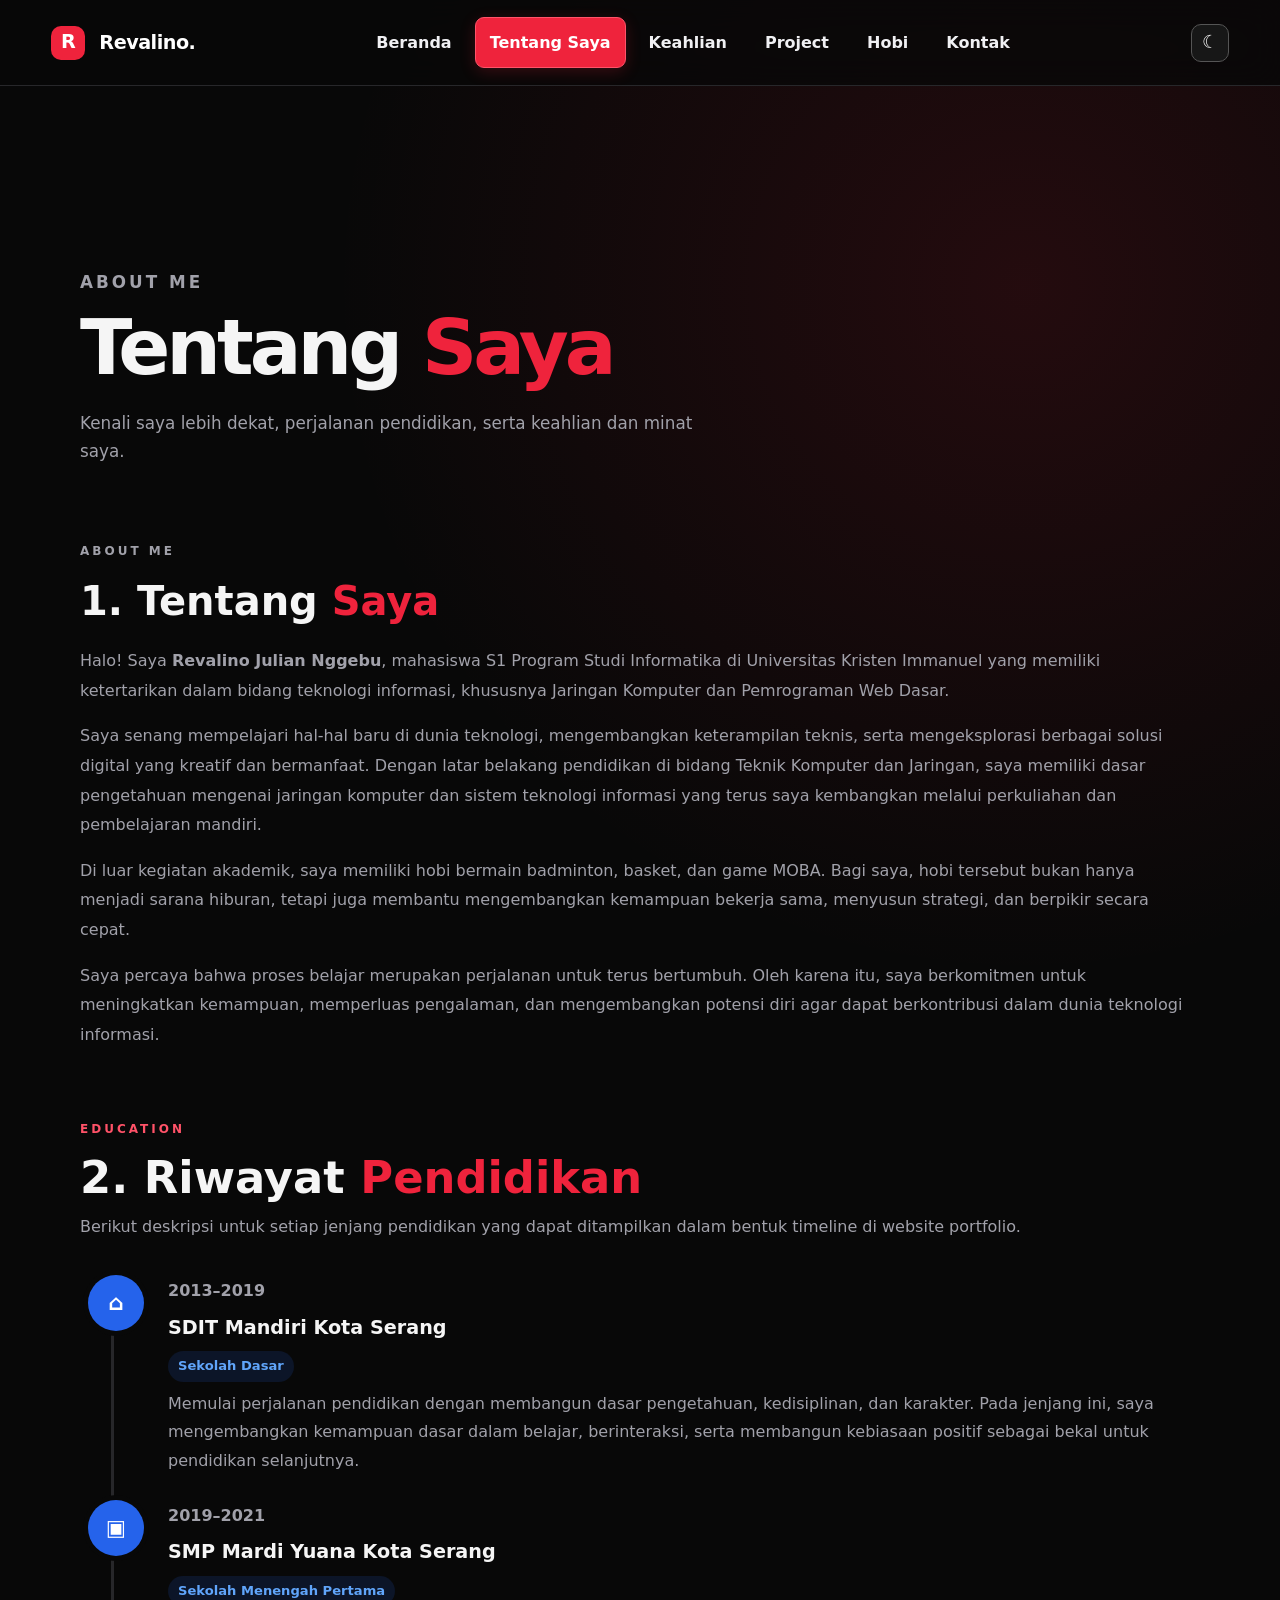
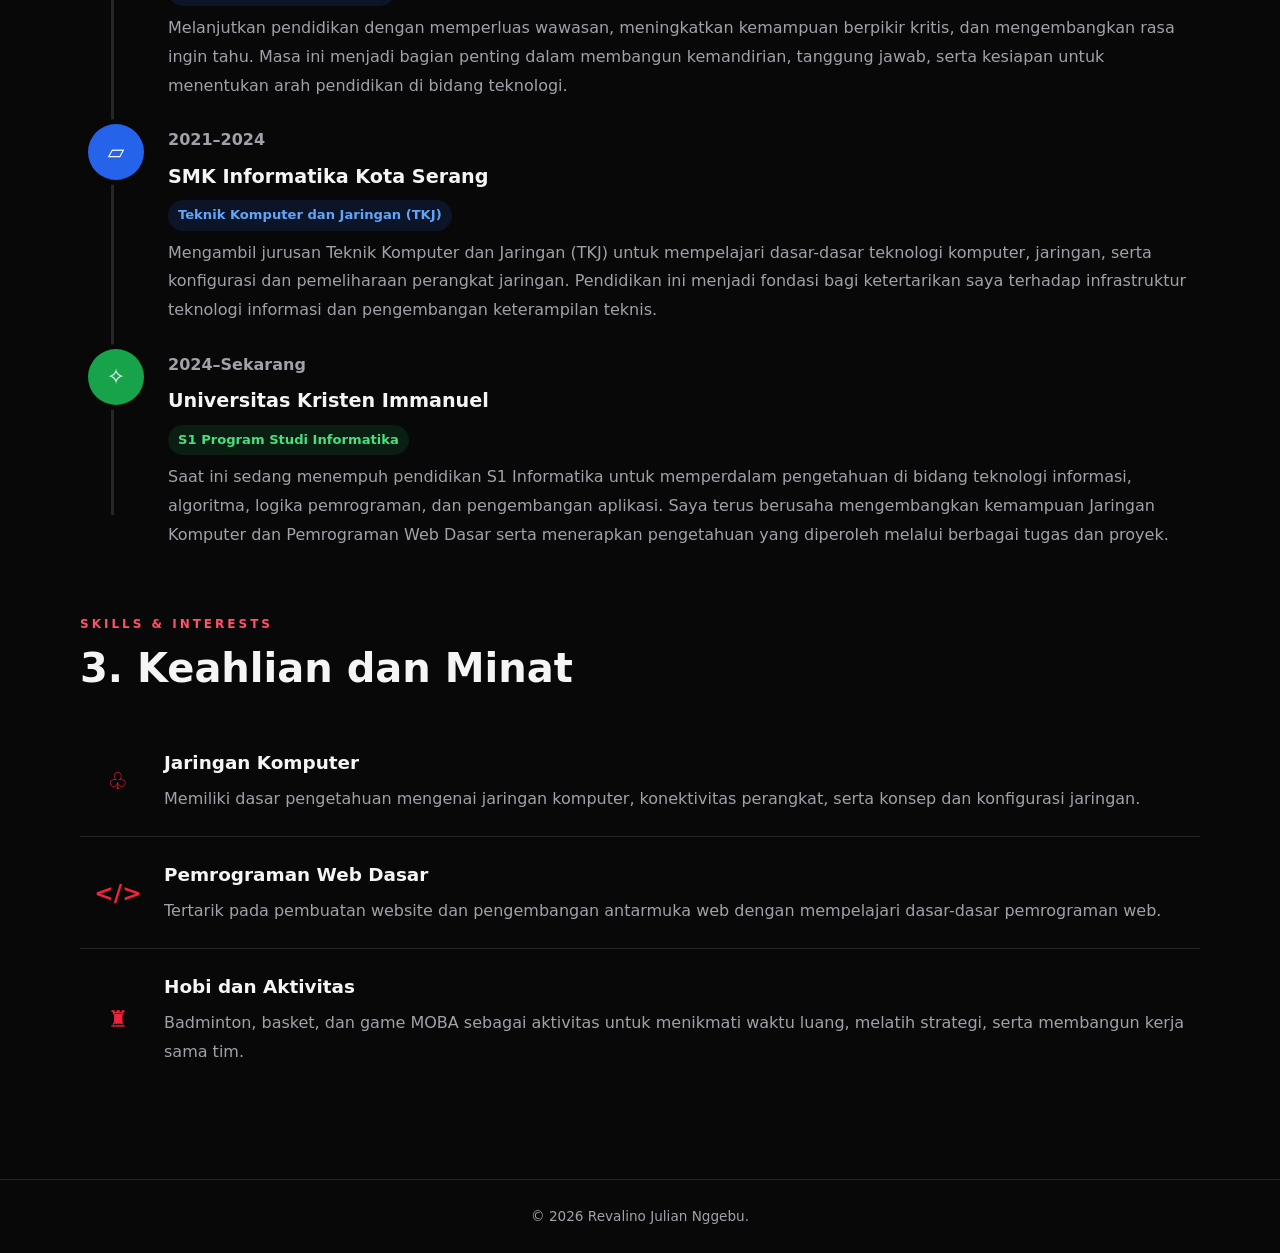
==== about.html @ 938e16a3 "Upload portfolio website" ====
<!DOCTYPE html>
<html lang="id">
<head>
<meta charset="UTF-8"><meta name="viewport" content="width=device-width,initial-scale=1.0">
<title>Tentang Saya | Revalino</title><link rel="stylesheet" href="style.css">
</head>
<body>
<header class="navbar"><a class="brand" href="home.html"><span>R</span> Revalino.</a><button class="menu-toggle" aria-label="Buka menu">☰</button><nav class="nav-links"><a href="home.html">Beranda</a><a class="active" href="about.html">Tentang Saya</a><a href="skills.html">Keahlian</a><a href="projects.html">Project</a><a href="hobbies.html">Hobi</a><a href="contact.html">Kontak</a></nav><button class="theme-toggle" aria-label="Ganti tema">☾</button></header>
<main class="page container">
  <div class="page-title reveal"><p class="eyebrow">ABOUT ME</p><h1>Tentang <span>Saya</span></h1><p>Kenali saya lebih dekat, perjalanan pendidikan, serta keahlian dan minat saya.</p></div>
  <section class="about-description reveal">
    <div class="section-heading"><p class="eyebrow">ABOUT ME</p><h2>1. Tentang <span>Saya</span></h2></div>
    <p>Halo! Saya <strong>Revalino Julian Nggebu</strong>, mahasiswa S1 Program Studi Informatika di Universitas Kristen Immanuel yang memiliki ketertarikan dalam bidang teknologi informasi, khususnya Jaringan Komputer dan Pemrograman Web Dasar.</p>
    <p>Saya senang mempelajari hal-hal baru di dunia teknologi, mengembangkan keterampilan teknis, serta mengeksplorasi berbagai solusi digital yang kreatif dan bermanfaat. Dengan latar belakang pendidikan di bidang Teknik Komputer dan Jaringan, saya memiliki dasar pengetahuan mengenai jaringan komputer dan sistem teknologi informasi yang terus saya kembangkan melalui perkuliahan dan pembelajaran mandiri.</p>
    <p>Di luar kegiatan akademik, saya memiliki hobi bermain badminton, basket, dan game MOBA. Bagi saya, hobi tersebut bukan hanya menjadi sarana hiburan, tetapi juga membantu mengembangkan kemampuan bekerja sama, menyusun strategi, dan berpikir secara cepat.</p>
    <p>Saya percaya bahwa proses belajar merupakan perjalanan untuk terus bertumbuh. Oleh karena itu, saya berkomitmen untuk meningkatkan kemampuan, memperluas pengalaman, dan mengembangkan potensi diri agar dapat berkontribusi dalam dunia teknologi informasi.</p>
  </section>
  <section class="education-section reveal">
    <div class="section-heading"><p class="eyebrow">EDUCATION</p><h2>2. Riwayat <span>Pendidikan</span></h2><p class="education-intro">Berikut deskripsi untuk setiap jenjang pendidikan yang dapat ditampilkan dalam bentuk timeline di website portfolio.</p></div>
    <div class="education-timeline">
      <article class="education-entry"><div class="education-symbol">⌂</div><div><span class="education-year-text">2013–2019</span><h3>SDIT Mandiri Kota Serang</h3><span class="education-tag">Sekolah Dasar</span><p>Memulai perjalanan pendidikan dengan membangun dasar pengetahuan, kedisiplinan, dan karakter. Pada jenjang ini, saya mengembangkan kemampuan dasar dalam belajar, berinteraksi, serta membangun kebiasaan positif sebagai bekal untuk pendidikan selanjutnya.</p></div></article>
      <article class="education-entry"><div class="education-symbol">▣</div><div><span class="education-year-text">2019–2021</span><h3>SMP Mardi Yuana Kota Serang</h3><span class="education-tag">Sekolah Menengah Pertama</span><p>Melanjutkan pendidikan dengan memperluas wawasan, meningkatkan kemampuan berpikir kritis, dan mengembangkan rasa ingin tahu. Masa ini menjadi bagian penting dalam membangun kemandirian, tanggung jawab, serta kesiapan untuk menentukan arah pendidikan di bidang teknologi.</p></div></article>
      <article class="education-entry"><div class="education-symbol">▱</div><div><span class="education-year-text">2021–2024</span><h3>SMK Informatika Kota Serang</h3><span class="education-tag">Teknik Komputer dan Jaringan (TKJ)</span><p>Mengambil jurusan Teknik Komputer dan Jaringan (TKJ) untuk mempelajari dasar-dasar teknologi komputer, jaringan, serta konfigurasi dan pemeliharaan perangkat jaringan. Pendidikan ini menjadi fondasi bagi ketertarikan saya terhadap infrastruktur teknologi informasi dan pengembangan keterampilan teknis.</p></div></article>
      <article class="education-entry current"><div class="education-symbol">✧</div><div><span class="education-year-text">2024–Sekarang</span><h3>Universitas Kristen Immanuel</h3><span class="education-tag">S1 Program Studi Informatika</span><p>Saat ini sedang menempuh pendidikan S1 Informatika untuk memperdalam pengetahuan di bidang teknologi informasi, algoritma, logika pemrograman, dan pengembangan aplikasi. Saya terus berusaha mengembangkan kemampuan Jaringan Komputer dan Pemrograman Web Dasar serta menerapkan pengetahuan yang diperoleh melalui berbagai tugas dan proyek.</p></div></article>
    </div>
  </section>
  <section class="skills-interest reveal">
    <div class="section-heading"><p class="eyebrow">SKILLS & INTERESTS</p><h2>3. Keahlian dan <span>Minat</span></h2></div>
    <article class="interest-row"><span class="interest-icon">♧</span><div><h3>Jaringan Komputer</h3><p>Memiliki dasar pengetahuan mengenai jaringan komputer, konektivitas perangkat, serta konsep dan konfigurasi jaringan.</p></div></article>
    <article class="interest-row"><span class="interest-icon">&lt;/&gt;</span><div><h3>Pemrograman Web Dasar</h3><p>Tertarik pada pembuatan website dan pengembangan antarmuka web dengan mempelajari dasar-dasar pemrograman web.</p></div></article>
    <article class="interest-row"><span class="interest-icon">♜</span><div><h3>Hobi dan Aktivitas</h3><p>Badminton, basket, dan game MOBA sebagai aktivitas untuk menikmati waktu luang, melatih strategi, serta membangun kerja sama tim.</p></div></article>
  </section>
</main>
<footer><p>© <span id="year"></span> Revalino Julian Nggebu.</p></footer><script src="script.js"></script>
</body></html>
---- style.css ----
:root{--bg:#080808;--surface:#111;--surface2:#171717;--text:#f5f5f5;--muted:#a1a1aa;--red:#ef233c;--red2:#ff5268;--border:#27272a;--shadow:0 20px 60px rgba(0,0,0,.35)}*{box-sizing:border-box;margin:0;padding:0}html{scroll-behavior:smooth}body{font-family:Inter,ui-sans-serif,system-ui,-apple-system,Segoe UI,sans-serif;background:radial-gradient(circle at 80% 10%,rgba(239,35,60,.12),transparent 25%),var(--bg);color:var(--text);line-height:1.7;min-height:100vh}body.light{--bg:#f5f5f5;--surface:#fff;--surface2:#eee;--text:#18181b;--muted:#5f5f67;--border:#ddd}a{color:inherit;text-decoration:none}.container{width:min(1120px,92%);margin:auto}.navbar{height:78px;display:flex;align-items:center;justify-content:space-between;gap:20px;padding:0 4%;border-bottom:1px solid var(--border);background:rgba(8,8,8,.8);backdrop-filter:blur(16px);position:sticky;top:0;z-index:20}.brand{font-weight:900;font-size:1.2rem;letter-spacing:-.5px}.brand span{display:inline-grid;place-items:center;background:var(--red);width:34px;height:34px;border-radius:10px;margin-right:8px}.nav-links{display:flex;gap:6px}.nav-links a{padding:8px 12px;border-radius:9px;color:var(--muted);font-size:.92rem}.nav-links a:hover,.nav-links a.active{color:#fff;background:rgba(239,35,60,.12)}.theme-toggle,.menu-toggle{background:var(--surface2);border:1px solid var(--border);color:var(--text);width:38px;height:38px;border-radius:10px;cursor:pointer}.menu-toggle{display:none}.hero{min-height:calc(100vh - 78px);display:grid;grid-template-columns:1.15fr .85fr;align-items:center;gap:70px}.eyebrow{color:var(--red2);font-size:.75rem;font-weight:800;letter-spacing:3px;margin-bottom:12px}.hero h1,.page-title h1{font-size:clamp(2.7rem,6vw,5.6rem);line-height:1.02;letter-spacing:-4px}.hero h1 span,.page-title h1 span{color:var(--red)}.lead,.page-title p{color:var(--muted);max-width:650px;margin-top:22px;font-size:1.05rem}.hero-actions{display:flex;gap:12px;margin-top:30px}.btn{display:inline-flex;align-items:center;justify-content:center;gap:12px;padding:12px 20px;border-radius:12px;border:1px solid var(--border);font-weight:800;cursor:pointer}.btn.primary{background:var(--red);border-color:var(--red);color:#fff}.btn.primary:hover{background:var(--red2)}.btn.ghost:hover{border-color:var(--red);color:var(--red2)}.mini-stats{display:flex;gap:34px;margin-top:50px}.mini-stats strong{display:block;font-size:1.5rem}.mini-stats small{color:var(--muted)}.hero-card{position:relative;min-height:450px;display:grid;place-items:center}.glow{position:absolute;width:300px;height:300px;background:var(--red);filter:blur(100px);opacity:.25}.avatar{width:190px;height:190px;border-radius:50%;display:grid;place-items:center;background:linear-gradient(145deg,#252525,#0b0b0b);border:1px solid #3a3a3a;box-shadow:0 0 0 12px rgba(239,35,60,.05),var(--shadow);font-size:2.5rem;font-weight:900;position:relative;z-index:2}.avatar.large{width:160px;height:160px;margin-bottom:25px}.code-window{position:absolute;right:0;bottom:20px;width:280px;padding:20px;border:1px solid var(--border);border-radius:16px;background:rgba(17,17,17,.9);box-shadow:var(--shadow);font-family:ui-monospace,monospace;font-size:.78rem;z-index:3}.dots{display:flex;gap:6px;margin-bottom:15px}.dots i{width:8px;height:8px;border-radius:50%;background:#555}.code-window code{color:#c8c8c8}.code-window code span{color:#ff7181}.code-window code b{color:#ffd166}.section,.page{padding:90px 0}.section-heading{margin-bottom:35px}.section-heading h2{font-size:2.3rem;line-height:1.1}.cards.three{display:grid;grid-template-columns:repeat(3,1fr);gap:18px}.glass-card,.hobby-card,.project-card{background:linear-gradient(145deg,rgba(255,255,255,.05),rgba(255,255,255,.015));border:1px solid var(--border);border-radius:20px;box-shadow:var(--shadow)}.glass-card{padding:28px}.glass-card .icon{font-size:2rem;color:var(--red)}.glass-card h3{margin:10px 0 6px}.glass-card p,.project-body p,.hobby-card p{color:var(--muted)}footer{border-top:1px solid var(--border);padding:25px 4%;text-align:center;color:var(--muted);font-size:.85rem}.page-title{padding:70px 0 50px}.about-grid,.skills-layout,.contact-grid{display:grid;grid-template-columns:1fr 1fr;gap:25px}.big p{margin:15px 0;color:var(--muted)}.timeline{display:flex;flex-direction:column;gap:18px}.timeline-item{display:grid;grid-template-columns:55px 1fr;gap:15px;padding:22px;border:1px solid var(--border);border-radius:16px;background:var(--surface)}.timeline-item>span{display:grid;place-items:center;width:44px;height:44px;border-radius:12px;background:rgba(239,35,60,.12);color:var(--red);font-weight:900}.timeline-item small,.tag{color:var(--red2);font-size:.7rem;font-weight:900;letter-spacing:1.5px}.skills-layout .glass-card{height:max-content}.skill{margin-top:22px}.skill>div:first-child{display:flex;justify-content:space-between;margin-bottom:7px}.skill span{color:var(--muted);font-size:.8rem}.bar{height:8px;background:var(--surface2);border-radius:99px;overflow:hidden}.bar i{display:block;height:100%;background:linear-gradient(90deg,var(--red),var(--red2));border-radius:99px}.tool-grid{display:grid;grid-template-columns:repeat(2,1fr);gap:12px}.tool{padding:25px;border:1px solid var(--border);border-radius:16px;background:var(--surface);font-weight:900}.tool small{display:block;color:var(--muted);font-weight:500}.project-grid{display:grid;grid-template-columns:repeat(2,1fr);gap:22px}.project-card{overflow:hidden}.project-cover{height:190px;display:grid;place-items:center;font-size:2rem;font-weight:1000;letter-spacing:5px;background:linear-gradient(135deg,#3a080f,#ef233c)}.project-cover.dark{background:linear-gradient(135deg,#050505,#252525)}.project-cover.purple{background:linear-gradient(135deg,#180a27,#7438ca)}.project-cover.grid-art{background-color:#111;background-image:linear-gradient(#292929 1px,transparent 1px),linear-gradient(90deg,#292929 1px,transparent 1px);background-size:25px 25px}.project-body{padding:24px}.project-body h2{margin:8px 0}.project-tech{display:flex;flex-wrap:wrap;gap:8px;margin-top:18px}.project-tech span{font-size:.75rem;padding:5px 9px;border-radius:7px;background:var(--surface2);color:var(--muted)}.hobby-grid{display:grid;grid-template-columns:repeat(2,1fr);gap:20px}.hobby-card{padding:35px}.hobby-icon{font-size:3rem;margin-bottom:10px}.contact-info{display:flex;flex-direction:column;gap:14px}.contact-item{display:flex;gap:16px;align-items:center;padding:20px;border:1px solid var(--border);border-radius:16px;background:var(--surface)}.contact-item>span{width:44px;height:44px;border-radius:12px;background:rgba(239,35,60,.12);color:var(--red);display:grid;place-items:center;font-size:1.3rem}.contact-item small{display:block;color:var(--muted);font-size:.65rem;letter-spacing:2px}.contact-item b{font-size:.9rem}.contact-form{display:flex;flex-direction:column;gap:15px}.contact-form label{font-weight:700}.contact-form input,.contact-form textarea{display:block;width:100%;margin-top:7px;padding:12px 14px;border-radius:10px;border:1px solid var(--border);background:var(--surface2);color:var(--text);font:inherit;outline:none}.contact-form input:focus,.contact-form textarea:focus{border-color:var(--red)}.form-note{font-size:.85rem;color:var(--red2)}.reveal{opacity:0;transform:translateY(18px);transition:.7s ease}.reveal.show{opacity:1;transform:none}@media(max-width:850px){.navbar{height:70px}.menu-toggle{display:block;order:3}.theme-toggle{order:2}.nav-links{display:none;position:absolute;left:4%;right:4%;top:78px;flex-direction:column;background:var(--surface);padding:10px;border:1px solid var(--border);border-radius:14px}.nav-links.open{display:flex}.nav-links a{padding:12px}.hero{grid-template-columns:1fr;gap:20px;padding-top:70px}.hero-card{min-height:360px}.cards.three,.about-grid,.skills-layout,.project-grid,.hobby-grid,.contact-grid{grid-template-columns:1fr}.mini-stats{margin-top:35px}.page-title h1{font-size:3.2rem}.tool-grid{grid-template-columns:repeat(2,1fr)}}@media(max-width:500px){.hero h1{font-size:2.7rem;letter-spacing:-2px}.hero-actions{flex-direction:column}.mini-stats{gap:18px}.mini-stats strong{font-size:1.2rem}.code-window{width:240px;right:0}.page{padding-top:50px}.page-title{padding-top:30px}.page-title h1{font-size:2.7rem}.tool-grid{grid-template-columns:1fr}.navbar{padding:0 4%}}


/* Welcome / entry page */
.welcome-page{min-height:100vh;overflow-x:hidden;display:grid;place-items:center;padding:28px}
.welcome-wrap{position:relative;width:min(100%,720px);text-align:center}
.welcome-glow{position:absolute;inset:10% 12%;background:var(--red);filter:blur(120px);opacity:.22;pointer-events:none}
.welcome-card{position:relative;padding:clamp(30px,7vw,65px);border:1px solid #383838;border-radius:28px;background:linear-gradient(145deg,rgba(24,24,24,.97),rgba(9,9,9,.96));box-shadow:0 28px 90px rgba(0,0,0,.55)}
.welcome-brand{display:inline-flex;align-items:center;margin-bottom:30px;font-size:1.3rem}
.welcome-avatar{width:112px;height:112px;margin:0 auto 25px;display:grid;place-items:center;border-radius:50%;font-size:1.8rem;font-weight:950;background:linear-gradient(145deg,#ef233c,#650c18);border:4px solid #ff6575;box-shadow:0 0 0 9px rgba(239,35,60,.12)}
.welcome-card h1{font-size:clamp(2.4rem,7vw,4.3rem);line-height:1.08;letter-spacing:-2px}
.welcome-card h1 span{color:#ff5369}
.welcome-description{max-width:460px;margin:20px auto 28px;color:#c7c7ce;font-size:1.05rem}
.welcome-button{min-height:54px;padding:14px 25px;font-size:1rem;box-shadow:0 10px 30px rgba(239,35,60,.22)}
.welcome-footer{display:flex;justify-content:center;align-items:center;gap:9px;margin-top:30px;color:#d0d0d5;font-size:.82rem}
.status-dot{width:8px;height:8px;border-radius:50%;background:#49df9a;box-shadow:0 0 12px #49df9a}
.welcome-copyright{position:relative;margin-top:20px;color:#aaa;font-size:.82rem}
/* Stronger navbar contrast and larger navigation text */
.navbar{min-height:86px}
.nav-links{gap:8px}
.nav-links a{font-size:1rem;font-weight:750;color:#f0f0f3;padding:11px 14px;border:1px solid transparent;transition:background .2s,border-color .2s,color .2s}
.nav-links a:hover{color:#fff;background:#8f1020;border-color:#ff5369}
.nav-links a.active{color:#fff;background:#ef233c;border-color:#ff5369;box-shadow:0 4px 16px rgba(239,35,60,.2)}
.brand{color:#fff}
.theme-toggle{font-size:1.1rem;color:#fff;border-color:#555}
@media(max-width:850px){.navbar{min-height:78px}.nav-links{top:82px}.nav-links a{font-size:1.02rem;padding:13px 14px}}
@media(max-width:500px){.welcome-page{padding:16px}.welcome-card{padding:32px 22px}.welcome-card h1{letter-spacing:-1px}.welcome-description{font-size:.96rem}}


/* Social links with original brand logos */
.social-contact{transition:transform .2s ease,border-color .2s ease,background .2s ease}
.social-contact:hover{transform:translateY(-3px);border-color:var(--red);background:var(--surface2)}
.brand-logo{width:34px;height:34px;object-fit:contain;flex:0 0 34px}
.instagram-logo{padding:5px;border-radius:10px;background:rgba(228,64,95,.12)}
.github-logo{padding:5px;border-radius:10px;background:#24292f}
.social-contact>div{min-width:0}
.social-contact b{display:block;overflow-wrap:anywhere}
.social-hint{display:block;margin-top:3px;color:var(--red2);font-size:.78rem}
.contact-icon{width:44px;height:44px;flex:0 0 44px;border-radius:12px;background:rgba(239,35,60,.12);color:var(--red);display:grid;place-items:center;font-size:1.3rem}

/* Education history on About page */
.education-section{margin-top:70px}
.education-section .section-heading h2{font-size:clamp(2rem,4vw,2.8rem);line-height:1.15}
.education-section .section-heading h2 span{color:var(--red)}
.education-intro{color:var(--muted);margin-top:10px}
.education-list{display:grid;grid-template-columns:repeat(2,minmax(0,1fr));gap:18px}
.education-card{display:grid;grid-template-columns:145px 1fr;gap:18px;align-items:start;padding:24px;border:1px solid var(--border);border-radius:18px;background:var(--surface);transition:transform .2s ease,border-color .2s ease}
.education-card:hover{transform:translateY(-3px);border-color:var(--red)}
.education-year{font-weight:900;color:#fff;background:var(--red);border-radius:10px;padding:8px 10px;text-align:center;font-size:.88rem}
.education-level{font-size:.67rem;letter-spacing:1.2px;font-weight:900;color:var(--red2)}
.education-card h3{font-size:1.08rem;line-height:1.35;margin:5px 0 7px}
.education-card p{color:var(--muted);font-size:.92rem}
@media(max-width:700px){.education-list{grid-template-columns:1fr}.education-card{grid-template-columns:125px 1fr;gap:13px;padding:18px}}
@media(max-width:420px){.education-card{grid-template-columns:1fr}.education-year{justify-self:start;min-width:125px}}


/* About page content requested by the user */
.about-description{margin-top:24px;padding:0;background:transparent;border:0;border-radius:0;box-shadow:none}
.about-description .section-heading{margin-bottom:22px}
.about-description .section-heading h2{font-size:clamp(1.8rem,4vw,2.5rem);line-height:1.15}
.about-description .section-heading h2 span{color:var(--red)}
.about-description p{line-height:1.85;margin:0 0 16px;color:var(--muted)}
.about-description p:last-child{margin-bottom:0}
.education-timeline{position:relative;display:grid;gap:24px;margin-top:26px;padding-left:8px}
.education-timeline:before{content:"";position:absolute;left:31px;top:28px;bottom:35px;width:3px;background:var(--border)}
.education-entry{position:relative;display:grid;grid-template-columns:64px minmax(0,1fr);gap:16px;align-items:start}
.education-symbol{z-index:1;width:56px;height:56px;border-radius:50%;display:grid;place-items:center;background:#2563eb;color:#fff;font-size:1.35rem;font-weight:800;box-shadow:0 0 0 5px var(--bg)}
.education-entry.current .education-symbol{background:#16a34a}
.education-year-text{display:block;color:var(--muted);margin:2px 0 7px;font-weight:600}
.education-entry h3{font-size:1.2rem;margin:0 0 7px}
.education-tag{display:inline-block;background:rgba(37,99,235,.14);color:#60a5fa;border-radius:999px;padding:4px 10px;font-size:.82rem;font-weight:700;margin-bottom:8px}
.education-entry.current .education-tag{background:rgba(22,163,74,.14);color:#4ade80}
.education-entry p,.interest-row p{color:var(--muted);line-height:1.8}
.skills-interest{margin-top:64px}
.skills-interest .section-heading h2{font-size:clamp(1.8rem,4vw,2.5rem)}
.interest-row{display:grid;grid-template-columns:56px minmax(0,1fr);gap:18px;padding:22px 10px;border-bottom:1px solid var(--border);align-items:center}
.interest-row:last-child{border-bottom:0}
.interest-icon{font-size:1.45rem;font-weight:800;text-align:center;color:var(--red)}
.interest-row h3{font-size:1.15rem;margin-bottom:7px}
@media(max-width:600px){.about-description{padding:0}.education-entry{grid-template-columns:48px minmax(0,1fr);gap:12px}.education-symbol{width:44px;height:44px;font-size:1.1rem}.education-timeline:before{left:28px}.education-entry p,.interest-row p{font-size:.94rem}.interest-row{grid-template-columns:40px minmax(0,1fr);gap:10px}}


/* Contact page: prominent Instagram and GitHub cards */
.contact-page{padding-bottom:76px}
.contact-page .page-title>p:last-child{max-width:650px}
.social-showcase{display:grid;grid-template-columns:repeat(2,minmax(0,1fr));gap:26px;margin:38px auto 0;max-width:940px}
.social-card{position:relative;display:flex;flex-direction:column;align-items:flex-start;min-height:360px;padding:30px;border:1px solid var(--border);border-radius:24px;overflow:hidden;text-decoration:none;color:var(--text);background:var(--surface);box-shadow:0 14px 36px rgba(0,0,0,.12);transition:transform .25s ease,border-color .25s ease,box-shadow .25s ease}
.social-card:before{content:"";position:absolute;width:230px;height:230px;border-radius:50%;right:-90px;top:-95px;opacity:.12;pointer-events:none}
.instagram-card:before{background:linear-gradient(135deg,#833ab4,#fd1d1d,#fcb045)}
.github-card:before{background:#8b949e}
.social-card:hover{transform:translateY(-8px);border-color:var(--red);box-shadow:0 22px 48px rgba(239,35,60,.16)}
.social-card-top{width:100%;display:flex;align-items:center;justify-content:space-between;gap:12px}
.social-platform{font-size:.72rem;letter-spacing:1.7px;font-weight:850;color:var(--muted)}
.social-arrow{display:grid;place-items:center;width:38px;height:38px;border:1px solid var(--border);border-radius:50%;font-size:1.3rem;transition:transform .2s ease,background .2s ease}
.social-card:hover .social-arrow{transform:translate(3px,-3px);background:var(--red);border-color:var(--red);color:white}
.social-brand-icon{display:grid;place-items:center;width:94px;height:94px;margin:28px 0 22px;border-radius:26px;box-shadow:0 10px 24px rgba(0,0,0,.2)}
.social-brand-icon img{width:58px;height:58px;object-fit:contain}
.instagram-brand{background:linear-gradient(135deg,#833ab4 0%,#e1306c 48%,#fd8d32 100%)}
.github-brand{background:#24292f}
.social-card h2{font-size:2rem;line-height:1.2;margin:0 0 10px}
.social-card p{color:var(--muted);line-height:1.75;margin:0 0 16px;max-width:340px}
.social-username{font-weight:750;overflow-wrap:anywhere;margin-bottom:24px}
.social-cta{display:flex;align-items:center;justify-content:space-between;gap:14px;width:100%;margin-top:auto;padding:14px 17px;border-radius:12px;background:var(--red);color:#fff;font-weight:800;transition:background .2s ease}
.social-card:hover .social-cta{background:#c91831}
.contact-footer-note{display:flex;align-items:center;justify-content:center;gap:10px;text-align:center;margin:30px auto 0;color:var(--muted);font-size:.95rem}
.contact-pulse{width:9px;height:9px;border-radius:50%;background:#22c55e;box-shadow:0 0 0 5px rgba(34,197,94,.13)}
@media(max-width:700px){.social-showcase{grid-template-columns:1fr;gap:18px;margin-top:28px}.social-card{min-height:330px;padding:24px}.social-brand-icon{width:82px;height:82px;margin:23px 0 18px}.social-brand-icon img{width:50px;height:50px}.social-card h2{font-size:1.75rem}}


/* Skills page: visual expertise cards */
.skill-showcase{display:grid;gap:22px;margin:0 0 34px}
.expertise-card{position:relative;display:grid;grid-template-columns:142px minmax(0,1fr);gap:30px;align-items:start;padding:32px;border:1px solid var(--border);border-radius:24px;overflow:hidden;background:linear-gradient(115deg,rgba(239,35,60,.10),rgba(255,255,255,.025) 42%),var(--surface);box-shadow:var(--shadow);transition:transform .25s ease,border-color .25s ease}
.expertise-card:after{content:"";position:absolute;width:180px;height:180px;border-radius:50%;right:-85px;top:-90px;background:var(--red);opacity:.07;filter:blur(3px);pointer-events:none}
.expertise-card:hover{transform:translateY(-4px);border-color:rgba(239,35,60,.65)}
.expertise-icon{width:126px;height:126px;display:grid;place-items:center;border-radius:27px;color:#fff;background:linear-gradient(145deg,var(--red),#8d1020);box-shadow:0 14px 35px rgba(239,35,60,.25)}
.expertise-icon svg{width:76px;height:76px}
.programming-card .expertise-icon{background:linear-gradient(145deg,#ff5268,#b5162b)}
.multimedia-card .expertise-icon{background:linear-gradient(145deg,#a855f7,#6d28d9)}
.expertise-number{display:inline-block;color:var(--red2);font-size:.72rem;font-weight:900;letter-spacing:2px;margin-bottom:5px}
.expertise-content h2{font-size:clamp(1.35rem,2.5vw,1.8rem);line-height:1.25;margin-bottom:12px}
.expertise-content p{color:var(--muted);font-size:1rem;line-height:1.85}
.expertise-tags{display:flex;flex-wrap:wrap;gap:9px;margin-top:19px}
.expertise-tags span{border:1px solid var(--border);background:var(--surface2);border-radius:999px;padding:6px 12px;font-size:.8rem;font-weight:700;color:var(--text)}
.skills-note{display:flex;align-items:center;gap:17px;padding:22px 25px;border-radius:18px;border:1px solid rgba(239,35,60,.3);background:rgba(239,35,60,.07);margin-bottom:20px}
.skills-note-icon{font-size:2.2rem;color:var(--red2)}
.skills-note p{color:var(--muted)}.skills-note strong{color:var(--text)}
@media(max-width:700px){.expertise-card{grid-template-columns:1fr;gap:20px;padding:24px}.expertise-icon{width:94px;height:94px;border-radius:22px}.expertise-icon svg{width:58px;height:58px}.expertise-content p{font-size:.95rem}.skills-note{align-items:flex-start;padding:18px}}


/* Small grey icons for each individual skill */
.skill-icon-list{gap:10px}
.skill-icon-list .skill-chip{display:inline-flex;align-items:center;gap:8px;padding:8px 13px;border:1px solid var(--border);background:var(--surface2);border-radius:12px;color:var(--text);font-size:.83rem;font-weight:750;transition:transform .2s ease,border-color .2s ease,background .2s ease}
.skill-icon-list .skill-chip svg{width:23px;height:23px;flex:0 0 23px;fill:none;stroke:#9ca3af;stroke-width:1.8;stroke-linecap:round;stroke-linejoin:round}
.skill-icon-list .skill-chip:hover{transform:translateY(-2px);border-color:var(--red);background:rgba(239,35,60,.08)}
.skill-icon-list .skill-chip:hover svg{stroke:var(--red2)}
@media(max-width:700px){.skill-icon-list .skill-chip{font-size:.8rem;padding:7px 10px}.skill-icon-list .skill-chip svg{width:21px;height:21px;flex-basis:21px}}

.profile-photo {
    width: 220px;
    height: 220px;
    margin: 0 auto 25px;
    border-radius: 50%;
    overflow: hidden;
    border: 4px solid #ef233c;
    box-shadow: 0 0 25px rgba(239, 35, 60, 0.3);
}

.profile-photo img {
    width: 100%;
    height: 100%;
    object-fit: cover;
    object-position: center;
}

.login-profile-photo {
    width: 130px;
    height: 130px;
    margin: 0 auto 20px;
    border-radius: 50%;
    overflow: hidden;
    border: 3px solid #ef233c;
    box-shadow: 0 0 20px rgba(239, 35, 60, 0.4);
}

.login-profile-photo img {
    width: 100%;
    height: 100%;
    object-fit: cover;
    object-position: center;
}
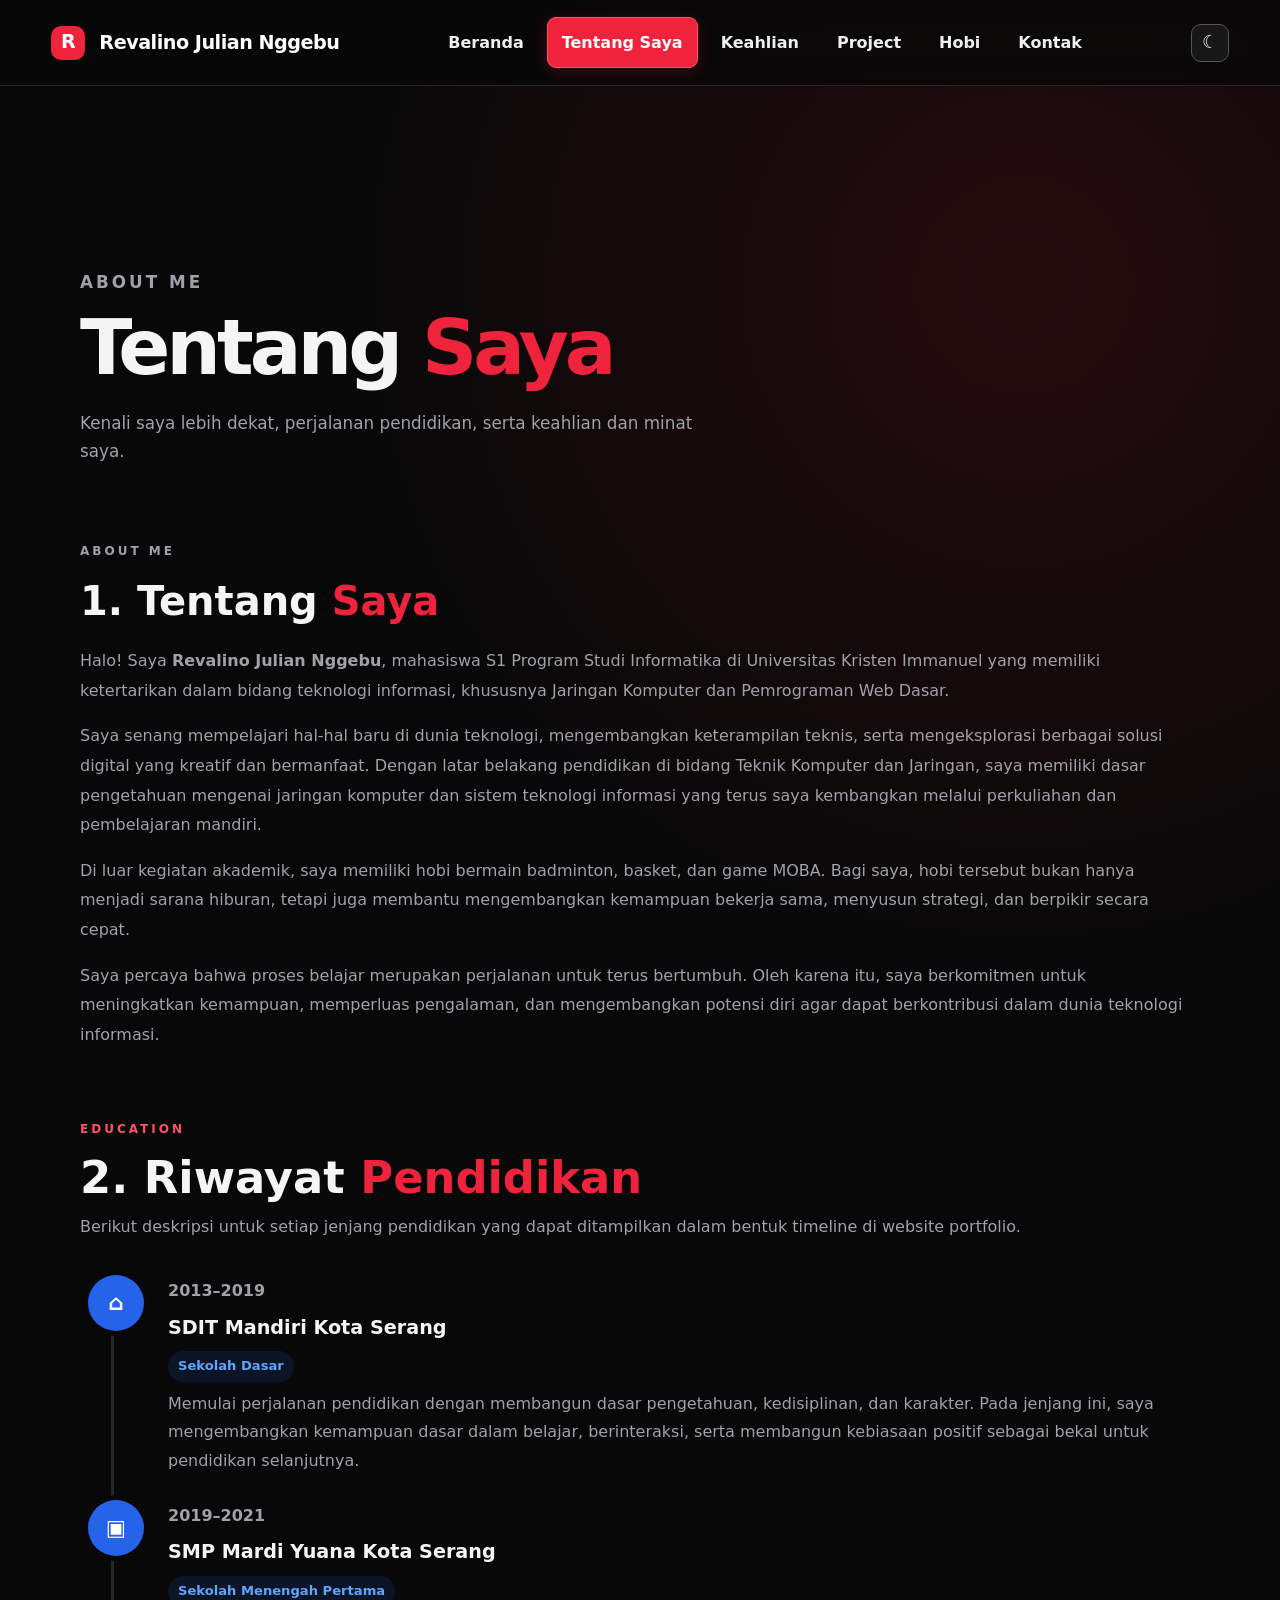
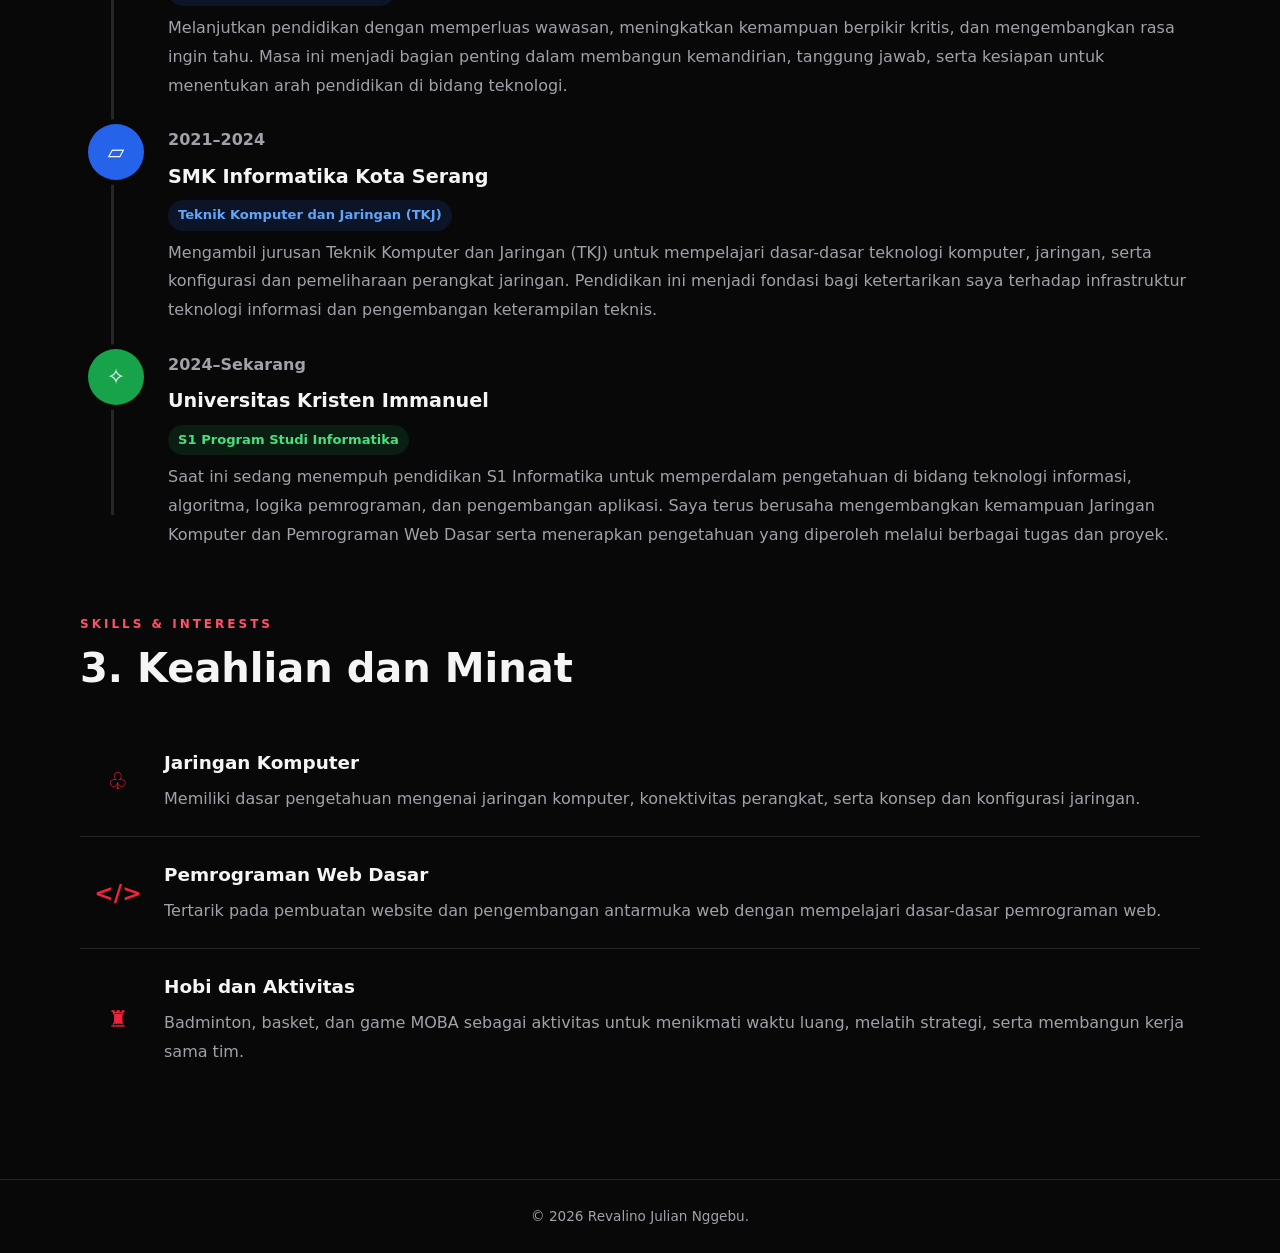
==== commit e874ed03: "Update codingan portfolio" ====
--- a/about.html
+++ b/about.html
@@ -5,7 +5,7 @@
 <title>Tentang Saya | Revalino</title><link rel="stylesheet" href="style.css">
 </head>
 <body>
-<header class="navbar"><a class="brand" href="home.html"><span>R</span> Revalino.</a><button class="menu-toggle" aria-label="Buka menu">☰</button><nav class="nav-links"><a href="home.html">Beranda</a><a class="active" href="about.html">Tentang Saya</a><a href="skills.html">Keahlian</a><a href="projects.html">Project</a><a href="hobbies.html">Hobi</a><a href="contact.html">Kontak</a></nav><button class="theme-toggle" aria-label="Ganti tema">☾</button></header>
+<header class="navbar"><a class="brand" href="home.html"><span>R</span> Revalino Julian Nggebu </a><button class="menu-toggle" aria-label="Buka menu">☰</button><nav class="nav-links"><a href="home.html">Beranda</a><a class="active" href="about.html">Tentang Saya</a><a href="skills.html">Keahlian</a><a href="projects.html">Project</a><a href="hobbies.html">Hobi</a><a href="contact.html">Kontak</a></nav><button class="theme-toggle" aria-label="Ganti tema">☾</button></header>
 <main class="page container">
   <div class="page-title reveal"><p class="eyebrow">ABOUT ME</p><h1>Tentang <span>Saya</span></h1><p>Kenali saya lebih dekat, perjalanan pendidikan, serta keahlian dan minat saya.</p></div>
   <section class="about-description reveal">
